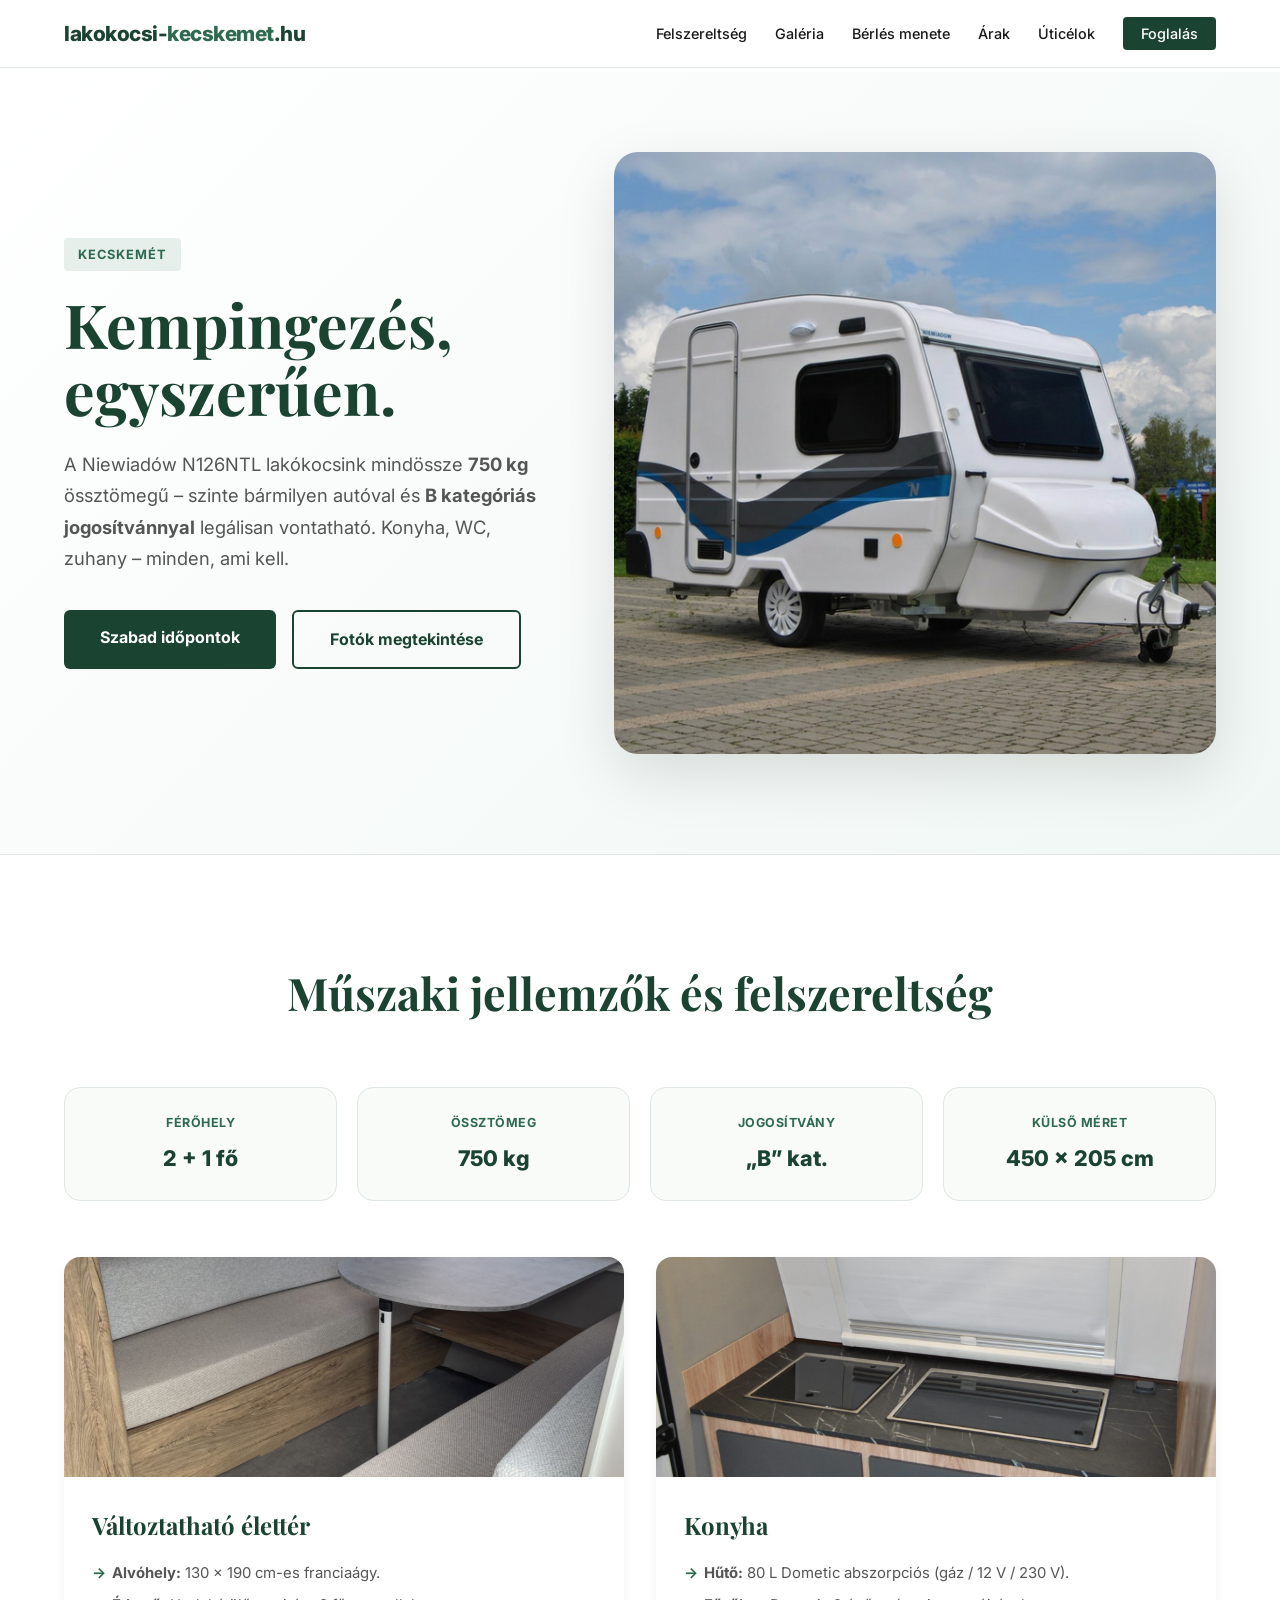
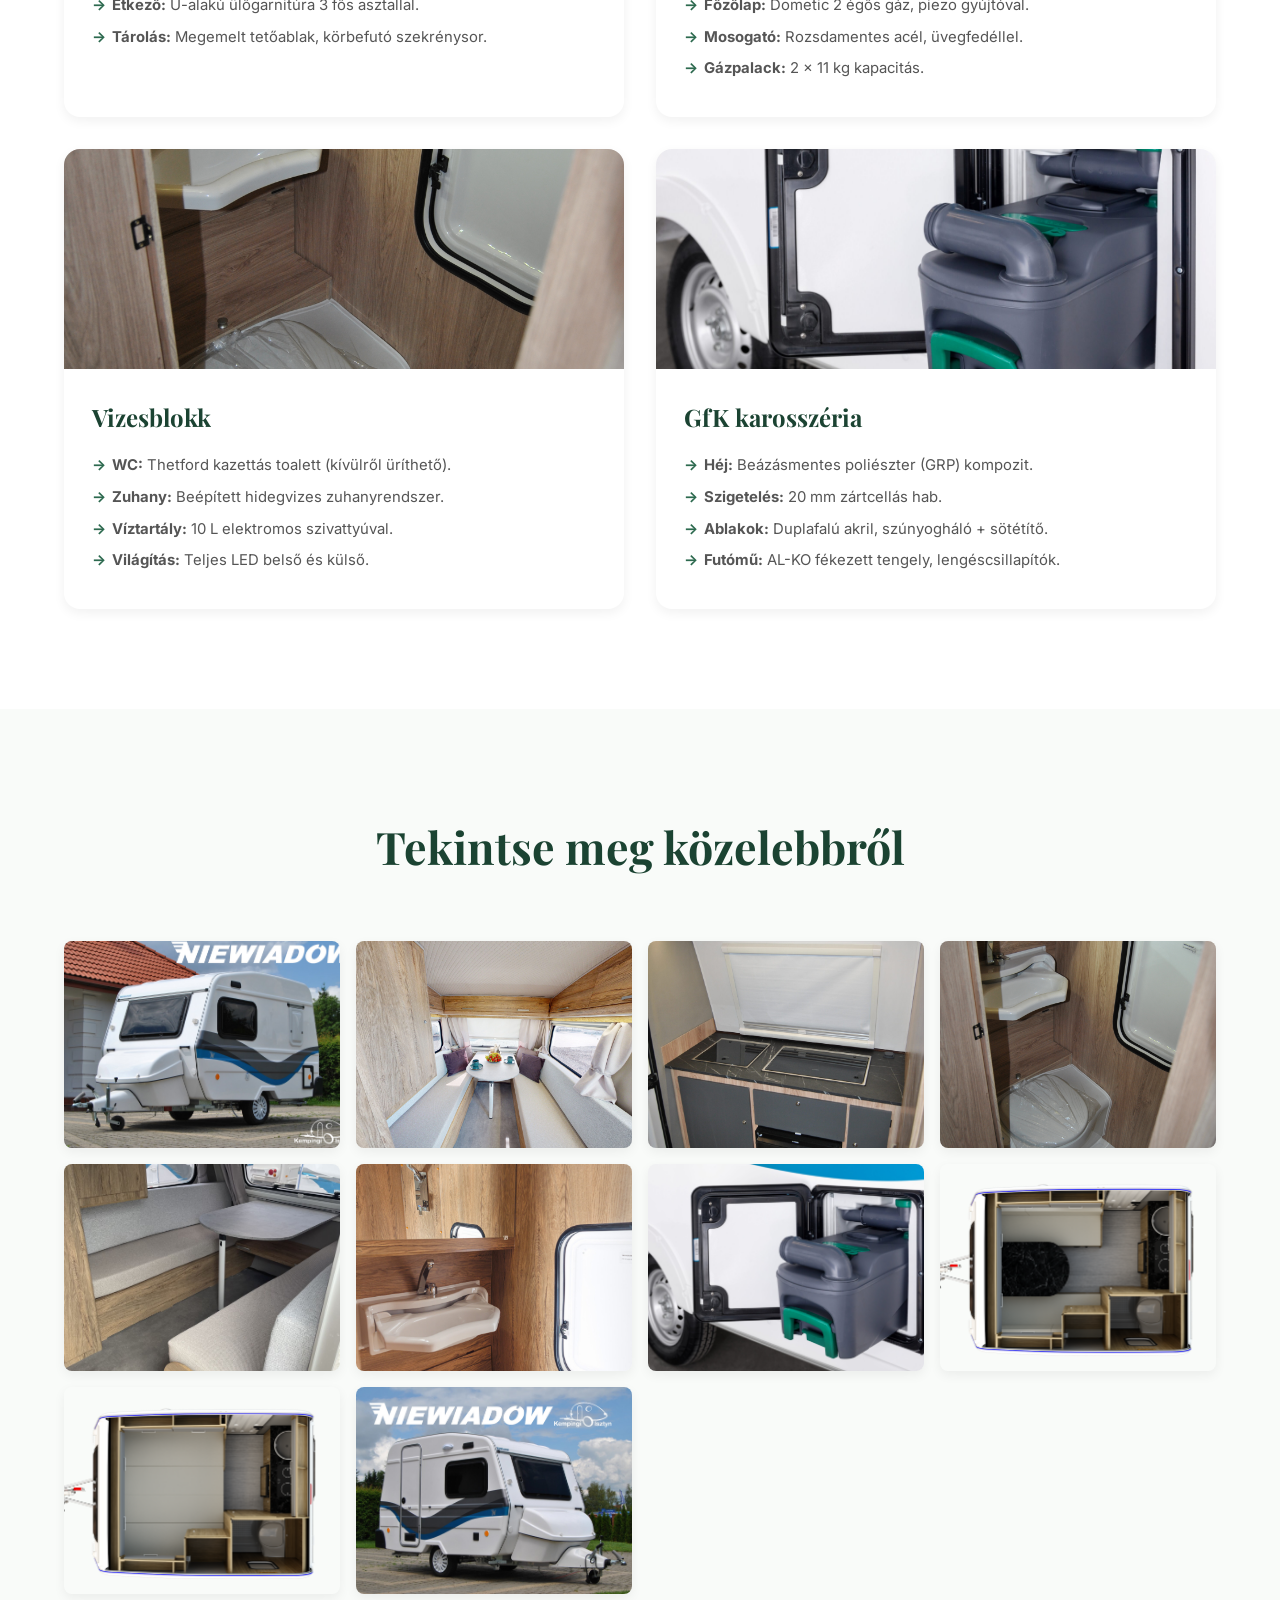
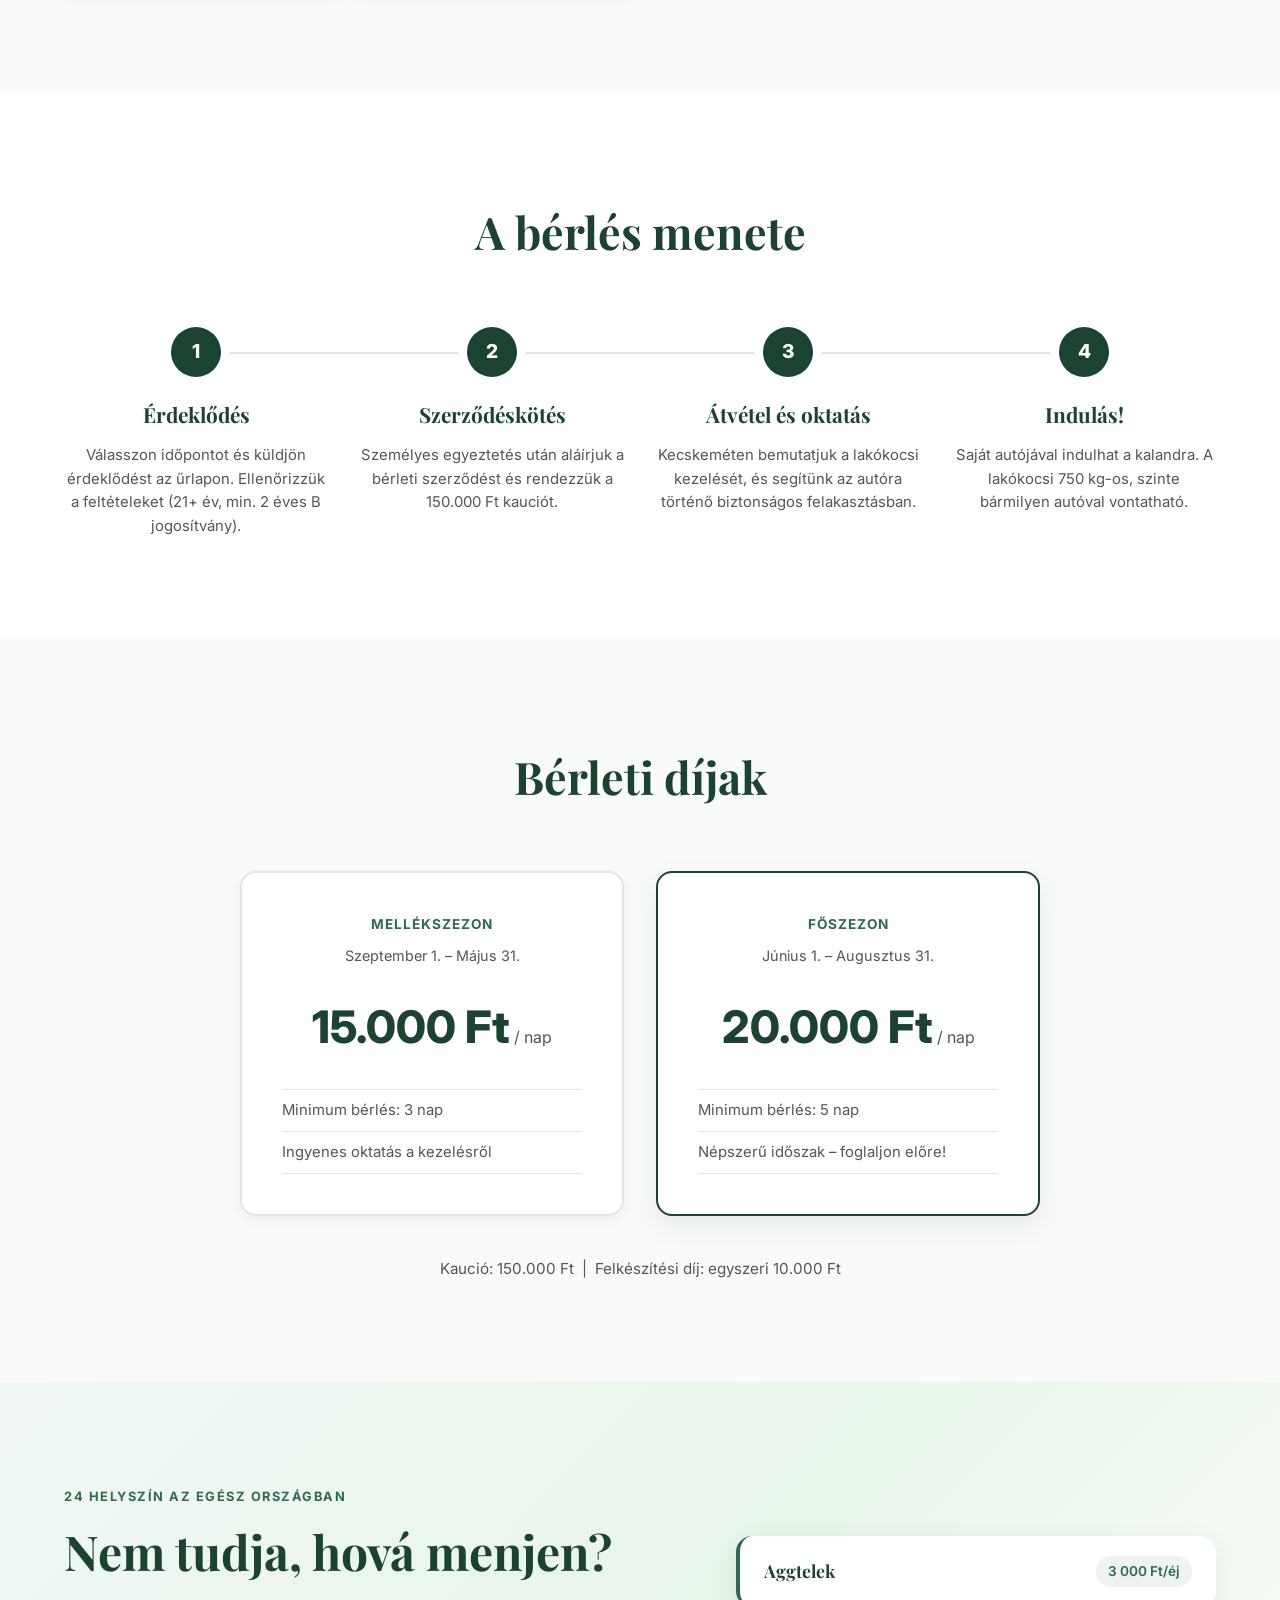
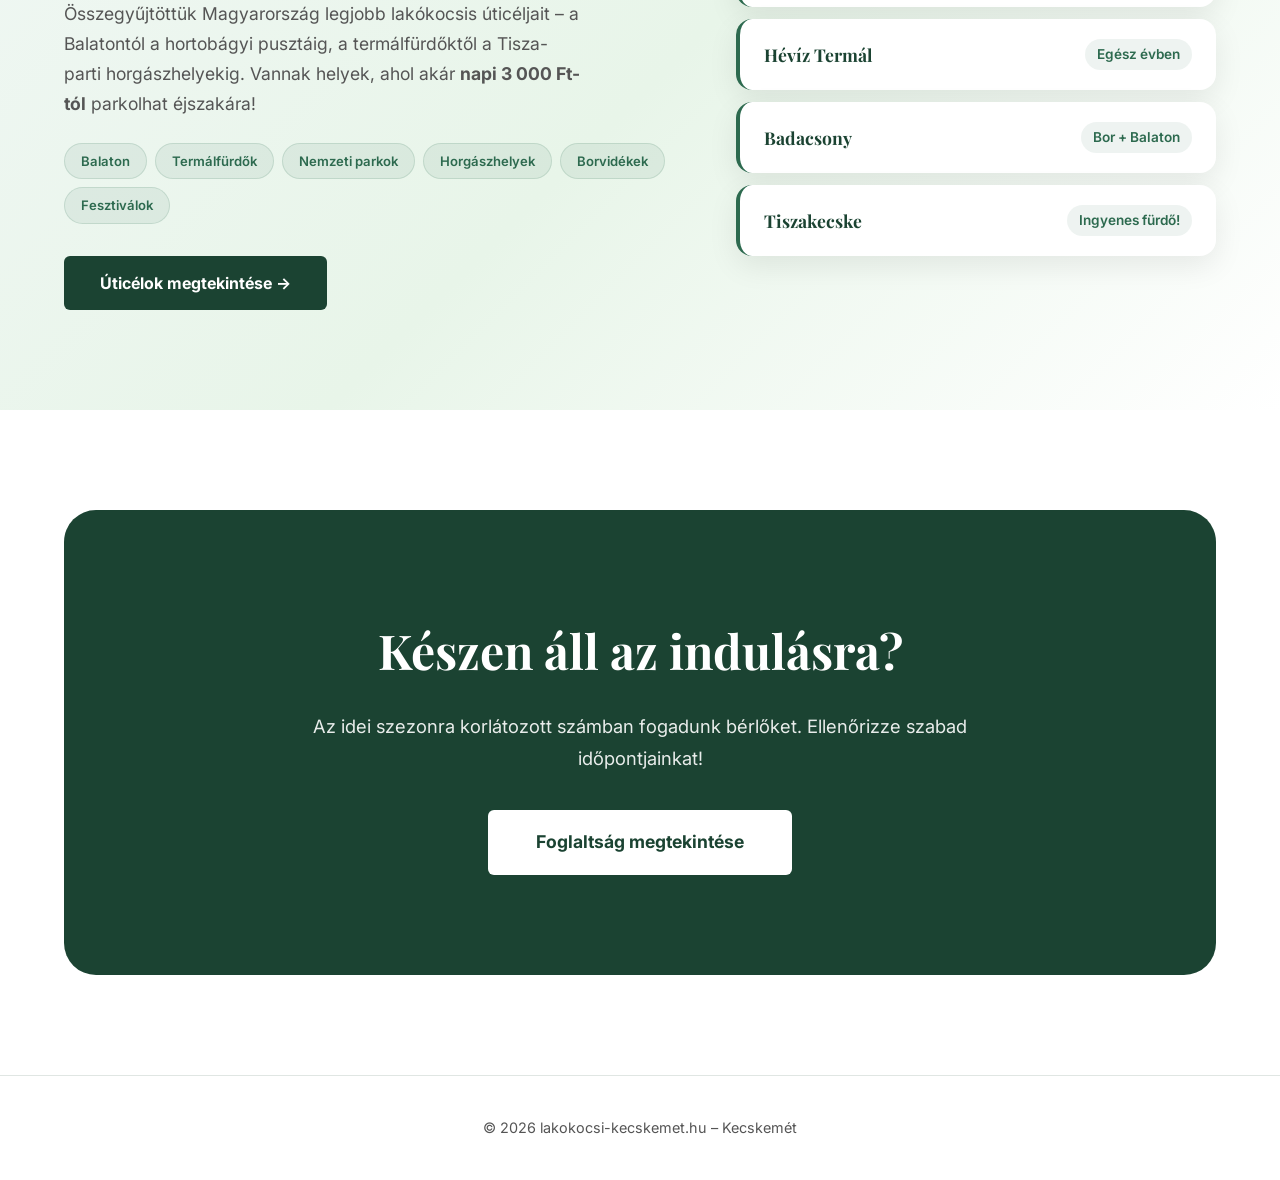
==== html/index.html @ 107a2685 "Initial commit: lakókocsi bérlés weboldal és üzleti terv - Főoldal (index.html): landing page a lako" ====
<!DOCTYPE html>
<html lang="hu">

<head>
    <meta charset="UTF-8">
    <meta name="viewport" content="width=device-width, initial-scale=1.0">
    <title>Lakókocsi Bérlés Kecskeméten | Niewiadów N126NTL | lakokocsi-kecskemet.hu</title>
    <meta name="description"
        content="Könnyű, 2 személyes Niewiadów N126NTL lakókocsi bérlés Kecskeméten. 750 kg össztömeg, B jogosítvánnyal vontatható. Konyha, WC, zuhany. Foglaljon most!">
    <meta name="keywords"
        content="lakókocsi bérlés kecskemét, kecskemét lakókocsi, lakókocsi bérbeadás, niewiadów bérlés, kisméretű lakókocsi">
    <link rel="canonical" href="https://lakokocsi-kecskemet.hu">

    <!-- Open Graph -->
    <meta property="og:type" content="website">
    <meta property="og:title" content="Lakókocsi Bérlés Kecskeméten – Niewiadów N126NTL">
    <meta property="og:description"
        content="750 kg össztömegű, teljes komfortú lakókocsi bérbeadó Kecskeméten. B jogosítvány elég!">
    <meta property="og:image" content="https://lakokocsi-kecskemet.hu/assets/hero_clean.png">
    <meta property="og:url" content="https://lakokocsi-kecskemet.hu">

    <!-- Fonts -->
    <link rel="preconnect" href="https://fonts.googleapis.com">
    <link rel="preconnect" href="https://fonts.gstatic.com" crossorigin>
    <link
        href="https://fonts.googleapis.com/css2?family=Inter:wght@400;500;600;700;800&family=Playfair+Display:wght@700&display=swap"
        rel="stylesheet">
    <link rel="stylesheet" href="index.css">
</head>

<body>

    <!-- Navigation -->
    <nav class="main-nav">
        <div class="container nav-wrap">
            <a href="#" class="brand">lakokocsi-<span>kecskemet</span>.hu</a>
            <button class="nav-toggle" id="nav-toggle" aria-label="Menü megnyitása">
                <span></span><span></span><span></span>
            </button>
            <ul class="nav-links" id="nav-links">
                <li><a href="#felszereltseg">Felszereltség</a></li>
                <li><a href="#galeria">Galéria</a></li>
                <li><a href="#folyamat">Bérlés menete</a></li>
                <li><a href="#arak">Árak</a></li>
                <li><a href="uticelok.html">Úticélok</a></li>
                <li><a href="#foglalas" class="cta-small">Foglalás</a></li>
            </ul>
        </div>
    </nav>

    <!-- Hero -->
    <header class="hero">
        <div class="container">
            <div class="hero-inner">
                <div class="hero-text">
                    <span class="badge">Kecskemét</span>
                    <h1>Kempingezés,<br>egyszerűen.</h1>
                    <p>A Niewiadów N126NTL lakókocsink mindössze <strong>750 kg</strong> össztömegű &ndash; szinte
                        bármilyen autóval és <strong>B kategóriás jogosítvánnyal</strong> legálisan vontatható. Konyha,
                        WC, zuhany &ndash; minden, ami kell.</p>
                    <div class="hero-actions">
                        <a href="#foglalas" class="btn btn-primary">Szabad időpontok</a>
                        <a href="#galeria" class="btn btn-outline">Fotók megtekintése</a>
                    </div>
                </div>
                <div class="hero-visual">
                    <img src="assets/hero_clean.png" alt="Niewiadów N126NTL lakókocsi" width="700" height="467">
                </div>
            </div>
        </div>
    </header>

    <main>

        <!-- Műszaki adatok -->
        <section id="felszereltseg">
            <div class="container">
                <h2 class="section-title">Műszaki jellemzők és felszereltség</h2>

                <div class="spec-grid">
                    <div class="spec-item">
                        <span class="spec-label">Férőhely</span>
                        <span class="spec-value">2 + 1 fő</span>
                    </div>
                    <div class="spec-item">
                        <span class="spec-label">Össztömeg</span>
                        <span class="spec-value">750 kg</span>
                    </div>
                    <div class="spec-item">
                        <span class="spec-label">Jogosítvány</span>
                        <span class="spec-value">&bdquo;B&rdquo; kat.</span>
                    </div>
                    <div class="spec-item">
                        <span class="spec-label">Külső méret</span>
                        <span class="spec-value">450 &times; 205 cm</span>
                    </div>
                </div>

                <div class="features-grid">
                    <div class="feature-card">
                        <div class="feature-img">
                            <img src="assets/int_dining.jpg" alt="Belső tér – étkező és franciaágy" loading="lazy">
                        </div>
                        <div class="feature-body">
                            <h3>Változtatható élettér</h3>
                            <ul>
                                <li><strong>Alvóhely:</strong> 130 &times; 190 cm-es franciaágy.</li>
                                <li><strong>Étkező:</strong> U-alakú ülőgarnitúra 3 fős asztallal.</li>
                                <li><strong>Tárolás:</strong> Megemelt tetőablak, körbefutó szekrénysor.</li>
                            </ul>
                        </div>
                    </div>

                    <div class="feature-card">
                        <div class="feature-img">
                            <img src="assets/kitchen_detail.jpg" alt="Konyha – főzőlap és mosogató" loading="lazy">
                        </div>
                        <div class="feature-body">
                            <h3>Konyha</h3>
                            <ul>
                                <li><strong>Hűtő:</strong> 80 L Dometic abszorpciós (gáz / 12 V / 230 V).</li>
                                <li><strong>Főzőlap:</strong> Dometic 2 égős gáz, piezo gyújtóval.</li>
                                <li><strong>Mosogató:</strong> Rozsdamentes acél, üvegfedéllel.</li>
                                <li><strong>Gázpalack:</strong> 2 &times; 11 kg kapacitás.</li>
                            </ul>
                        </div>
                    </div>

                    <div class="feature-card">
                        <div class="feature-img">
                            <img src="assets/bathroom.jpg" alt="Fürdőszoba – WC és zuhany" loading="lazy">
                        </div>
                        <div class="feature-body">
                            <h3>Vizesblokk</h3>
                            <ul>
                                <li><strong>WC:</strong> Thetford kazettás toalett (kívülről üríthető).</li>
                                <li><strong>Zuhany:</strong> Beépített hidegvizes zuhanyrendszer.</li>
                                <li><strong>Víztartály:</strong> 10 L elektromos szivattyúval.</li>
                                <li><strong>Világítás:</strong> Teljes LED belső és külső.</li>
                            </ul>
                        </div>
                    </div>

                    <div class="feature-card">
                        <div class="feature-img">
                            <img src="assets/int_control.jpg" alt="Vezérlőpanel és karosszéria" loading="lazy">
                        </div>
                        <div class="feature-body">
                            <h3>GfK karosszéria</h3>
                            <ul>
                                <li><strong>Héj:</strong> Beázásmentes poliészter (GRP) kompozit.</li>
                                <li><strong>Szigetelés:</strong> 20 mm zártcellás hab.</li>
                                <li><strong>Ablakok:</strong> Duplafalú akril, szúnyogháló + sötétítő.</li>
                                <li><strong>Futómű:</strong> AL-KO fékezett tengely, lengéscsillapítók.</li>
                            </ul>
                        </div>
                    </div>
                </div>
            </div>
        </section>

        <!-- Galéria -->
        <section id="galeria" class="bg-alt">
            <div class="container">
                <h2 class="section-title">Tekintse meg közelebbről</h2>
                <div class="gallery-grid">
                    <div class="gallery-thumb" data-full="assets/hero.jpg"
                        data-caption="A Maxi N126NTL lakókocsi külső nézete">
                        <img src="assets/hero.jpg" alt="Külső nézet" loading="lazy">
                        <div class="gallery-overlay">Nagyítás</div>
                    </div>
                    <div class="gallery-thumb" data-full="assets/int_pano.jpg"
                        data-caption="Tágas, világos belső kialakítás">
                        <img src="assets/int_pano.jpg" alt="Belső panoráma" loading="lazy">
                        <div class="gallery-overlay">Nagyítás</div>
                    </div>
                    <div class="gallery-thumb" data-full="assets/kitchen_detail.jpg"
                        data-caption="Konyha gázfőzővel és mosogatóval">
                        <img src="assets/kitchen_detail.jpg" alt="Konyha részlet" loading="lazy">
                        <div class="gallery-overlay">Nagyítás</div>
                    </div>
                    <div class="gallery-thumb" data-full="assets/bathroom.jpg"
                        data-caption="Kompakt fürdőszoba WC-vel és zuhanyzóval">
                        <img src="assets/bathroom.jpg" alt="Fürdőszoba" loading="lazy">
                        <div class="gallery-overlay">Nagyítás</div>
                    </div>
                    <div class="gallery-thumb" data-full="assets/int_dining.jpg"
                        data-caption="Kényelmes étkező 2-3 fő részére">
                        <img src="assets/int_dining.jpg" alt="Étkező" loading="lazy">
                        <div class="gallery-overlay">Nagyítás</div>
                    </div>
                    <div class="gallery-thumb" data-full="assets/int_fridge.jpg"
                        data-caption="80 literes hűtő fagyasztórekesszel">
                        <img src="assets/int_fridge.jpg" alt="Hűtőszekrény" loading="lazy">
                        <div class="gallery-overlay">Nagyítás</div>
                    </div>
                    <div class="gallery-thumb" data-full="assets/int_control.jpg"
                        data-caption="Modern vezérlőpanel az elektromos rendszerekhez">
                        <img src="assets/int_control.jpg" alt="Vezérlőpanel" loading="lazy">
                        <div class="gallery-overlay">Nagyítás</div>
                    </div>
                    <div class="gallery-thumb" data-full="assets/layout_day.png"
                        data-caption="Alaprajz – nappali üzemmód (étkező)">
                        <img src="assets/layout_day.png" alt="Nappali alaprajz" loading="lazy">
                        <div class="gallery-overlay">Nagyítás</div>
                    </div>
                    <div class="gallery-thumb" data-full="assets/layout_night.png"
                        data-caption="Alaprajz – éjszakai üzemmód (franciaágy)">
                        <img src="assets/layout_night.png" alt="Éjszakai alaprajz" loading="lazy">
                        <div class="gallery-overlay">Nagyítás</div>
                    </div>
                    <div class="gallery-thumb" data-full="assets/exterior_side.jpg"
                        data-caption="Aerodinamikus poliészter karosszéria">
                        <img src="assets/exterior_side.jpg" alt="Oldalsó nézet" loading="lazy">
                        <div class="gallery-overlay">Nagyítás</div>
                    </div>
                </div>
            </div>
        </section>

        <!-- Bérlés menete -->
        <section id="folyamat">
            <div class="container">
                <h2 class="section-title">A bérlés menete</h2>
                <div class="steps-grid">
                    <div class="step-card">
                        <div class="step-num">1</div>
                        <h3>Érdeklődés</h3>
                        <p>Válasszon időpontot és küldjön érdeklődést az űrlapon. Ellenőrizzük a feltételeket (21+ év,
                            min. 2 éves B jogosítvány).</p>
                    </div>
                    <div class="step-card">
                        <div class="step-num">2</div>
                        <h3>Szerződéskötés</h3>
                        <p>Személyes egyeztetés után aláírjuk a bérleti szerződést és rendezzük a 150.000 Ft
                            kauciót.</p>
                    </div>
                    <div class="step-card">
                        <div class="step-num">3</div>
                        <h3>Átvétel és oktatás</h3>
                        <p>Kecskeméten bemutatjuk a lakókocsi kezelését, és segítünk az autóra történő biztonságos
                            felakasztásban.</p>
                    </div>
                    <div class="step-card">
                        <div class="step-num">4</div>
                        <h3>Indulás!</h3>
                        <p>Saját autójával indulhat a kalandra. A lakókocsi 750 kg-os, szinte bármilyen autóval
                            vontatható.</p>
                    </div>
                </div>
            </div>
        </section>

        <!-- Árak -->
        <section id="arak" class="bg-alt">
            <div class="container">
                <h2 class="section-title">Bérleti díjak</h2>
                <div class="pricing-grid">
                    <div class="price-card">
                        <span class="season-label">Mellékszezon</span>
                        <p class="season-period">Szeptember 1. &ndash; Május 31.</p>
                        <div class="price-tag">15.000 Ft<span> / nap</span></div>
                        <ul class="price-features">
                            <li>Minimum bérlés: 3 nap</li>
                            <li>Ingyenes oktatás a kezelésről</li>
                        </ul>
                    </div>
                    <div class="price-card featured">
                        <span class="season-label">Főszezon</span>
                        <p class="season-period">Június 1. &ndash; Augusztus 31.</p>
                        <div class="price-tag">20.000 Ft<span> / nap</span></div>
                        <ul class="price-features">
                            <li>Minimum bérlés: 5 nap</li>
                            <li>Népszerű időszak &ndash; foglaljon előre!</li>
                        </ul>
                    </div>
                </div>
                <p class="pricing-note">Kaució: 150.000 Ft &nbsp;|&nbsp; Felkészítési díj: egyszeri 10.000 Ft</p>
            </div>
        </section>

        <!-- Úticélok blokk -->
        <section id="uticelok" class="destinations-promo">
            <div class="container">
                <div class="promo-block">
                    <div class="promo-content">
                        <span class="promo-eyebrow">24 helyszín az egész országban</span>
                        <h2>Nem tudja, hová menjen?</h2>
                        <p>Összegyűjtöttük Magyarország legjobb lakókocsis úticéljait &ndash; a Balatontól a
                            hortobágyi pusztáig, a termálfürdőktől a Tisza-parti horgászhelyekig. Vannak helyek, ahol
                            akár <strong>napi 3 000 Ft-tól</strong> parkolhat éjszakára!</p>
                        <div class="promo-tags">
                            <span>Balaton</span>
                            <span>Termálfürdők</span>
                            <span>Nemzeti parkok</span>
                            <span>Horgászhelyek</span>
                            <span>Borvidékek</span>
                            <span>Fesztiválok</span>
                        </div>
                        <a href="uticelok.html" class="btn btn-primary">Úticélok megtekintése &rarr;</a>
                    </div>
                    <div class="promo-visual">
                        <div class="promo-card-stack">
                            <div class="promo-mini-card">
                                <strong>Aggtelek</strong><span>3 000 Ft/éj</span>
                            </div>
                            <div class="promo-mini-card">
                                <strong>Hévíz Termál</strong><span>Egész évben</span>
                            </div>
                            <div class="promo-mini-card">
                                <strong>Badacsony</strong><span>Bor + Balaton</span>
                            </div>
                            <div class="promo-mini-card">
                                <strong>Tiszakecske</strong><span>Ingyenes fürdő!</span>
                            </div>
                        </div>
                    </div>
                </div>
            </div>
        </section>

        <!-- Foglalás -->
        <section id="foglalas">
            <div class="container">
                <div class="booking-block">
                    <div class="booking-inner">
                        <h2>Készen áll az indulásra?</h2>
                        <p>Az idei szezonra korlátozott számban fogadunk bérlőket. Ellenőrizze szabad
                            időpontjainkat!</p>
                        <button class="btn btn-light btn-xl" id="btn-check-occupancy">Foglaltság
                            megtekintése</button>

                        <div id="occupancy-reveal" class="occupancy-reveal">
                            <div class="status-box">
                                <h3>Sajnáljuk, áprilistól szeptemberig minden időpontunk betelt.</h3>
                                <p>Hagyja meg e-mail címét, és azonnal értesítjük, ha felszabadul egy időpont vagy új
                                    lakókocsi érkezik a flottánkba.</p>
                                <form action="https://formspree.io/f/xpwzgkby" method="POST" id="lead-form"
                                    class="lead-form">
                                    <input type="email" name="email" placeholder="Az Ön e-mail címe" required>
                                    <input type="hidden" name="_subject" value="Lakókocsi érdeklődés - lakokocsi-kecskemet.hu">
                                    <button type="submit" class="btn btn-primary">Értesítést kérek</button>
                                </form>
                                <p id="form-success" class="form-success hidden">Köszönjük! Érdeklődését
                                    rögzítettük.</p>
                            </div>
                        </div>
                    </div>
                </div>
            </div>
        </section>

    </main>

    <footer class="site-footer">
        <div class="container">
            <p>&copy; 2026 lakokocsi-kecskemet.hu &ndash; Kecskemét</p>
        </div>
    </footer>

    <!-- Lightbox -->
    <div class="lightbox" id="lightbox" role="dialog" aria-label="Képnagyító">
        <button class="lightbox-close" aria-label="Bezárás">&times;</button>
        <button class="lightbox-nav lightbox-prev" aria-label="Előző kép">&lsaquo;</button>
        <button class="lightbox-nav lightbox-next" aria-label="Következő kép">&rsaquo;</button>
        <div class="lightbox-content">
            <img src="" alt="Teljes méretű kép" id="lightbox-img">
            <div class="lightbox-caption" id="lightbox-caption"></div>
        </div>
    </div>

    <script src="script.js"></script>
</body>

</html>
---- html/index.css ----
/* ===== Variables ===== */
:root {
    --primary: #1b4332;
    --accent: #2d6a4f;
    --text: #1a1a1a;
    --light-text: #555;
    --bg: #ffffff;
    --bg-alt: #f9fbf9;
    --border: #e0e6e3;
    --max-width: 1200px;
    --font-heading: 'Playfair Display', serif;
    --font-body: 'Inter', sans-serif;
    --shadow-sm: 0 4px 12px rgba(0, 0, 0, 0.06);
    --shadow: 0 10px 30px rgba(0, 0, 0, 0.08);
    --shadow-lg: 0 20px 60px rgba(0, 0, 0, 0.12);
    --radius: 16px;
    --radius-sm: 8px;
    --transition: 0.3s ease;
}

/* ===== Reset ===== */
*,
*::before,
*::after {
    margin: 0;
    padding: 0;
    box-sizing: border-box;
}

html {
    scroll-behavior: smooth;
}

body {
    font-family: var(--font-body);
    color: var(--text);
    line-height: 1.7;
    background: var(--bg);
    -webkit-font-smoothing: antialiased;
}

img {
    display: block;
    max-width: 100%;
    height: auto;
}

.container {
    max-width: var(--max-width);
    margin: 0 auto;
    padding: 0 24px;
}

.hidden {
    display: none !important;
}

/* ===== Navigation ===== */
.main-nav {
    position: fixed;
    top: 0;
    left: 0;
    width: 100%;
    background: rgba(255, 255, 255, 0.96);
    z-index: 1000;
    padding: 16px 0;
    border-bottom: 1px solid var(--border);
    backdrop-filter: blur(10px);
    -webkit-backdrop-filter: blur(10px);
}

.nav-wrap {
    display: flex;
    justify-content: space-between;
    align-items: center;
}

.brand {
    font-weight: 800;
    font-size: 1.3rem;
    color: var(--primary);
    letter-spacing: -0.5px;
    text-decoration: none;
}

.brand span {
    color: var(--accent);
}

.nav-toggle {
    display: none;
    flex-direction: column;
    gap: 5px;
    background: none;
    border: none;
    cursor: pointer;
    padding: 4px;
}

.nav-toggle span {
    display: block;
    width: 24px;
    height: 2px;
    background: var(--text);
    border-radius: 2px;
    transition: var(--transition);
}

.nav-links {
    list-style: none;
    display: flex;
    gap: 28px;
    align-items: center;
}

.nav-links a {
    text-decoration: none;
    color: var(--text);
    font-weight: 500;
    font-size: 0.9rem;
    transition: color var(--transition);
}

.nav-links a:hover {
    color: var(--accent);
}

.cta-small {
    background: var(--primary);
    color: #fff !important;
    padding: 8px 18px;
    border-radius: 4px;
}

.cta-small:hover {
    background: #000 !important;
}

/* ===== Hero ===== */
.hero {
    margin-top: 72px;
    padding: 80px 0 100px;
    background: linear-gradient(135deg, #fff 0%, #f0f7f4 100%);
    border-bottom: 1px solid var(--border);
}

.hero-inner {
    display: grid;
    grid-template-columns: 1fr 1.2fr;
    gap: 48px;
    align-items: center;
}

.badge {
    display: inline-block;
    font-size: 0.8rem;
    font-weight: 700;
    text-transform: uppercase;
    letter-spacing: 1px;
    color: var(--accent);
    background: rgba(45, 106, 79, 0.1);
    padding: 6px 14px;
    border-radius: 4px;
    margin-bottom: 20px;
}

.hero-text h1 {
    font-family: var(--font-heading);
    font-size: 3.8rem;
    line-height: 1.1;
    margin-bottom: 24px;
    color: var(--primary);
}

.hero-text p {
    font-size: 1.15rem;
    color: var(--light-text);
    margin-bottom: 36px;
    max-width: 480px;
}

.hero-actions {
    display: flex;
    gap: 16px;
    flex-wrap: wrap;
}

.hero-visual img {
    width: 100%;
    border-radius: 24px;
    box-shadow: var(--shadow-lg);
}

/* ===== Buttons ===== */
.btn {
    display: inline-block;
    padding: 16px 36px;
    border-radius: 6px;
    font-weight: 700;
    text-decoration: none;
    transition: var(--transition);
    cursor: pointer;
    border: none;
    font-family: inherit;
    font-size: 1rem;
    line-height: 1.4;
}

.btn-primary {
    background: var(--primary);
    color: #fff;
}

.btn-primary:hover {
    background: #000;
    transform: translateY(-2px);
}

.btn-outline {
    background: transparent;
    color: var(--primary);
    border: 2px solid var(--primary);
}

.btn-outline:hover {
    background: var(--primary);
    color: #fff;
    transform: translateY(-2px);
}

.btn-light {
    background: #fff;
    color: var(--primary);
}

.btn-light:hover {
    background: #f0f0f0;
}

.btn-xl {
    padding: 20px 48px;
    font-size: 1.1rem;
}

/* ===== Sections ===== */
section {
    padding: 100px 0;
}

.section-title {
    font-family: var(--font-heading);
    font-size: 2.8rem;
    text-align: center;
    margin-bottom: 56px;
    color: var(--primary);
}

.bg-alt {
    background: var(--bg-alt);
}

/* ===== Spec Grid ===== */
.spec-grid {
    display: grid;
    grid-template-columns: repeat(4, 1fr);
    gap: 20px;
    margin-bottom: 56px;
}

.spec-item {
    background: var(--bg-alt);
    padding: 24px;
    border-radius: var(--radius);
    text-align: center;
    border: 1px solid var(--border);
    transition: var(--transition);
}

.spec-item:hover {
    background: #fff;
    box-shadow: var(--shadow);
    transform: translateY(-4px);
}

.spec-label {
    display: block;
    font-size: 0.78rem;
    text-transform: uppercase;
    font-weight: 700;
    letter-spacing: 0.5px;
    color: var(--accent);
    margin-bottom: 6px;
}

.spec-value {
    display: block;
    font-size: 1.35rem;
    font-weight: 800;
    color: var(--primary);
}

/* ===== Feature Cards ===== */
.features-grid {
    display: grid;
    grid-template-columns: repeat(2, 1fr);
    gap: 32px;
}

.feature-card {
    background: #fff;
    border-radius: var(--radius);
    overflow: hidden;
    box-shadow: var(--shadow-sm);
    transition: var(--transition);
    display: flex;
    flex-direction: column;
}

.feature-card:hover {
    transform: translateY(-4px);
    box-shadow: var(--shadow);
}

.feature-img img {
    width: 100%;
    height: 220px;
    object-fit: cover;
}

.feature-body {
    padding: 28px;
}

.feature-body h3 {
    font-family: var(--font-heading);
    font-size: 1.5rem;
    color: var(--primary);
    margin-bottom: 16px;
}

.feature-body ul {
    list-style: none;
}

.feature-body ul li {
    position: relative;
    padding-left: 20px;
    margin-bottom: 8px;
    font-size: 0.93rem;
    color: var(--light-text);
    line-height: 1.6;
}

.feature-body ul li::before {
    content: '\2192';
    position: absolute;
    left: 0;
    color: var(--accent);
    font-weight: 700;
}

/* ===== Gallery ===== */
.gallery-grid {
    display: grid;
    grid-template-columns: repeat(auto-fill, minmax(260px, 1fr));
    gap: 16px;
}

.gallery-thumb {
    position: relative;
    overflow: hidden;
    border-radius: var(--radius-sm);
    cursor: pointer;
    aspect-ratio: 4 / 3;
    box-shadow: var(--shadow-sm);
}

.gallery-thumb img {
    width: 100%;
    height: 100%;
    object-fit: cover;
    transition: transform 0.5s ease;
}

.gallery-thumb:hover img {
    transform: scale(1.08);
}

.gallery-overlay {
    position: absolute;
    inset: 0;
    background: rgba(0, 0, 0, 0.25);
    opacity: 0;
    transition: opacity var(--transition);
    display: flex;
    align-items: center;
    justify-content: center;
    color: #fff;
    font-size: 0.9rem;
    font-weight: 600;
    letter-spacing: 0.5px;
}

.gallery-thumb:hover .gallery-overlay {
    opacity: 1;
}

/* ===== Steps ===== */
.steps-grid {
    display: grid;
    grid-template-columns: repeat(4, 1fr);
    gap: 32px;
    position: relative;
    margin-top: 40px;
}

.step-card {
    text-align: center;
    position: relative;
    z-index: 1;
}

.step-card:not(:last-child)::after {
    content: '';
    position: absolute;
    top: 25px;
    left: calc(50% + 30px);
    width: calc(100% - 20px);
    height: 2px;
    background: var(--border);
    z-index: -1;
}

.step-num {
    width: 50px;
    height: 50px;
    background: var(--primary);
    color: #fff;
    border-radius: 50%;
    display: flex;
    align-items: center;
    justify-content: center;
    font-weight: 800;
    font-size: 1.2rem;
    margin: 0 auto 20px;
    box-shadow: 0 0 0 8px var(--bg);
}

.step-card h3 {
    font-family: var(--font-heading);
    color: var(--primary);
    margin-bottom: 12px;
    font-size: 1.3rem;
}

.step-card p {
    font-size: 0.93rem;
    color: var(--light-text);
    line-height: 1.6;
}

/* ===== Pricing ===== */
.pricing-grid {
    display: grid;
    grid-template-columns: repeat(2, 1fr);
    gap: 32px;
    max-width: 800px;
    margin: 0 auto;
}

.price-card {
    background: #fff;
    border-radius: var(--radius);
    padding: 40px;
    box-shadow: var(--shadow-sm);
    border: 2px solid var(--border);
    text-align: center;
}

.price-card.featured {
    border-color: var(--primary);
    box-shadow: var(--shadow);
}

.season-label {
    font-weight: 700;
    text-transform: uppercase;
    letter-spacing: 1px;
    color: var(--accent);
    font-size: 0.85rem;
    margin-bottom: 8px;
    display: block;
}

.season-period {
    color: var(--light-text);
    font-size: 0.9rem;
    margin-bottom: 20px;
}

.price-tag {
    font-size: 2.8rem;
    font-weight: 800;
    color: var(--primary);
    margin-bottom: 24px;
}

.price-tag span {
    font-size: 1rem;
    font-weight: 400;
    color: var(--light-text);
}

.price-features {
    list-style: none;
    text-align: left;
}

.price-features li {
    padding: 8px 0;
    font-size: 0.93rem;
    color: var(--light-text);
    border-top: 1px solid var(--border);
}

.price-features li:last-child {
    border-bottom: 1px solid var(--border);
}

.pricing-note {
    text-align: center;
    margin-top: 40px;
    color: var(--light-text);
    font-size: 0.95rem;
}

/* ===== Destinations Promo ===== */
.destinations-promo {
    padding: 100px 0;
    background: linear-gradient(135deg, #f0f7f4 0%, #e8f5e9 50%, #fff 100%);
}

.promo-block {
    display: grid;
    grid-template-columns: 1.3fr 1fr;
    gap: 48px;
    align-items: center;
}

.promo-eyebrow {
    display: inline-block;
    font-size: 0.8rem;
    font-weight: 700;
    text-transform: uppercase;
    letter-spacing: 1.5px;
    color: var(--accent);
    margin-bottom: 16px;
}

.promo-content h2 {
    font-family: var(--font-heading);
    font-size: 3rem;
    color: var(--primary);
    margin-bottom: 20px;
    line-height: 1.15;
}

.promo-content p {
    font-size: 1.1rem;
    color: var(--light-text);
    line-height: 1.7;
    margin-bottom: 24px;
    max-width: 520px;
}

.promo-tags {
    display: flex;
    flex-wrap: wrap;
    gap: 8px;
    margin-bottom: 32px;
}

.promo-tags span {
    display: inline-block;
    padding: 6px 16px;
    background: rgba(45, 106, 79, 0.08);
    color: var(--accent);
    font-size: 0.82rem;
    font-weight: 600;
    border-radius: 100px;
    border: 1px solid rgba(45, 106, 79, 0.15);
}

.promo-card-stack {
    display: flex;
    flex-direction: column;
    gap: 12px;
}

.promo-mini-card {
    display: flex;
    justify-content: space-between;
    align-items: center;
    background: #fff;
    padding: 20px 24px;
    border-radius: var(--radius);
    box-shadow: var(--shadow);
    border-left: 4px solid var(--accent);
    transition: var(--transition);
}

.promo-mini-card:hover {
    transform: translateX(6px);
    box-shadow: var(--shadow-lg);
}

.promo-mini-card strong {
    font-family: var(--font-heading);
    font-size: 1.1rem;
    color: var(--primary);
}

.promo-mini-card span {
    font-size: 0.85rem;
    font-weight: 600;
    color: var(--accent);
    background: rgba(45, 106, 79, 0.08);
    padding: 4px 12px;
    border-radius: 100px;
}

@media (max-width: 992px) {
    .promo-block {
        grid-template-columns: 1fr;
    }

    .promo-content h2 {
        font-size: 2.4rem;
    }

    .promo-card-stack {
        display: grid;
        grid-template-columns: 1fr 1fr;
        gap: 10px;
    }
}

@media (max-width: 480px) {
    .promo-card-stack {
        grid-template-columns: 1fr;
    }

    .promo-content h2 {
        font-size: 2rem;
    }

    .destinations-promo {
        padding: 64px 0;
    }
}

/* ===== Booking ===== */
.booking-block {
    background: var(--primary);
    color: #fff;
    padding: 100px 32px;
    border-radius: 32px;
    text-align: center;
}

.booking-inner {
    max-width: 700px;
    margin: 0 auto;
}

.booking-block h2 {
    font-family: var(--font-heading);
    font-size: 3rem;
    margin-bottom: 20px;
}

.booking-block p {
    font-size: 1.15rem;
    margin-bottom: 36px;
    opacity: 0.9;
}

/* Occupancy reveal */
.occupancy-reveal {
    display: none;
    margin-top: 40px;
    animation: fadeIn 0.5s ease;
}

.status-box {
    background: rgba(255, 255, 255, 0.08);
    padding: 40px;
    border-radius: 20px;
    border: 1px solid rgba(255, 255, 255, 0.15);
}

.status-box h3 {
    font-family: var(--font-heading);
    font-size: 1.5rem;
    margin-bottom: 16px;
}

.status-box p {
    font-size: 1rem;
    margin-bottom: 24px;
}

.lead-form {
    display: flex;
    gap: 12px;
    max-width: 480px;
    margin: 0 auto;
}

.lead-form input[type="email"] {
    flex: 1;
    padding: 14px 18px;
    border-radius: 6px;
    border: none;
    font-size: 1rem;
    font-family: inherit;
}

.lead-form input[type="email"]:focus {
    outline: 2px solid var(--accent);
    outline-offset: 2px;
}

.form-success {
    margin-top: 20px;
    font-weight: 700;
    font-size: 1.05rem;
}

/* ===== Footer ===== */
.site-footer {
    padding: 40px 0;
    border-top: 1px solid var(--border);
    text-align: center;
    color: var(--light-text);
    font-size: 0.9rem;
}

/* ===== Lightbox ===== */
.lightbox {
    display: none;
    position: fixed;
    inset: 0;
    background: rgba(0, 0, 0, 0.94);
    z-index: 5000;
    align-items: center;
    justify-content: center;
}

.lightbox-content {
    max-width: 90vw;
    max-height: 90vh;
}

.lightbox-content img {
    max-width: 90vw;
    max-height: 80vh;
    object-fit: contain;
    border-radius: var(--radius-sm);
}

.lightbox-caption {
    color: #fff;
    text-align: center;
    padding: 16px 20px;
    font-size: 1rem;
    background: rgba(0, 0, 0, 0.5);
    border-radius: 0 0 var(--radius-sm) var(--radius-sm);
    margin-top: -4px;
}

.lightbox-nav {
    position: absolute;
    top: 50%;
    transform: translateY(-50%);
    color: #fff;
    font-size: 3rem;
    cursor: pointer;
    user-select: none;
    padding: 16px;
    background: rgba(255, 255, 255, 0.08);
    border: none;
    border-radius: 50%;
    width: 64px;
    height: 64px;
    display: flex;
    align-items: center;
    justify-content: center;
    transition: background var(--transition);
}

.lightbox-nav:hover {
    background: rgba(255, 255, 255, 0.18);
}

.lightbox-prev {
    left: 20px;
}

.lightbox-next {
    right: 20px;
}

.lightbox-close {
    position: absolute;
    top: 24px;
    right: 32px;
    color: #fff;
    font-size: 2.5rem;
    cursor: pointer;
    background: none;
    border: none;
    line-height: 1;
    transition: opacity var(--transition);
}

.lightbox-close:hover {
    opacity: 0.7;
}

/* ===== Animations ===== */
@keyframes fadeIn {
    from { opacity: 0; transform: translateY(12px); }
    to { opacity: 1; transform: translateY(0); }
}

/* ===== Responsive ===== */
@media (max-width: 992px) {
    .hero-inner {
        grid-template-columns: 1fr;
        text-align: center;
    }

    .hero-text p {
        max-width: 100%;
    }

    .hero-actions {
        justify-content: center;
    }

    .hero-text h1 {
        font-size: 2.8rem;
    }

    .hero {
        padding: 48px 0 60px;
    }

    .spec-grid {
        grid-template-columns: repeat(2, 1fr);
    }

    .features-grid {
        grid-template-columns: 1fr;
    }

    .steps-grid {
        grid-template-columns: 1fr;
        max-width: 400px;
        margin-left: auto;
        margin-right: auto;
    }

    .step-card:not(:last-child)::after {
        display: none;
    }

    .pricing-grid {
        grid-template-columns: 1fr;
        max-width: 400px;
    }

    .section-title {
        font-size: 2.2rem;
    }

    .booking-block {
        padding: 64px 24px;
        border-radius: 20px;
    }

    .booking-block h2 {
        font-size: 2.2rem;
    }
}

@media (max-width: 768px) {
    .nav-toggle {
        display: flex;
    }

    .nav-links {
        display: none;
        position: absolute;
        top: 100%;
        left: 0;
        width: 100%;
        background: #fff;
        flex-direction: column;
        padding: 20px 24px;
        gap: 16px;
        border-bottom: 1px solid var(--border);
        box-shadow: var(--shadow);
    }

    .nav-links.open {
        display: flex;
    }

    .nav-links li {
        width: 100%;
    }

    .nav-links a {
        display: block;
        padding: 8px 0;
        font-size: 1rem;
    }

    .cta-small {
        text-align: center;
        display: block;
        padding: 12px 18px;
    }

    .spec-grid {
        grid-template-columns: repeat(2, 1fr);
        gap: 12px;
    }

    .gallery-grid {
        grid-template-columns: repeat(2, 1fr);
        gap: 10px;
    }

    .lead-form {
        flex-direction: column;
    }

    .lead-form input[type="email"],
    .lead-form .btn {
        width: 100%;
    }

    .lightbox-nav {
        width: 48px;
        height: 48px;
        font-size: 2rem;
        padding: 8px;
    }

    .lightbox-prev {
        left: 8px;
    }

    .lightbox-next {
        right: 8px;
    }
}

@media (max-width: 480px) {
    .hero-text h1 {
        font-size: 2.2rem;
    }

    section {
        padding: 64px 0;
    }

    .spec-grid {
        grid-template-columns: 1fr 1fr;
    }

    .gallery-grid {
        grid-template-columns: 1fr 1fr;
    }
}
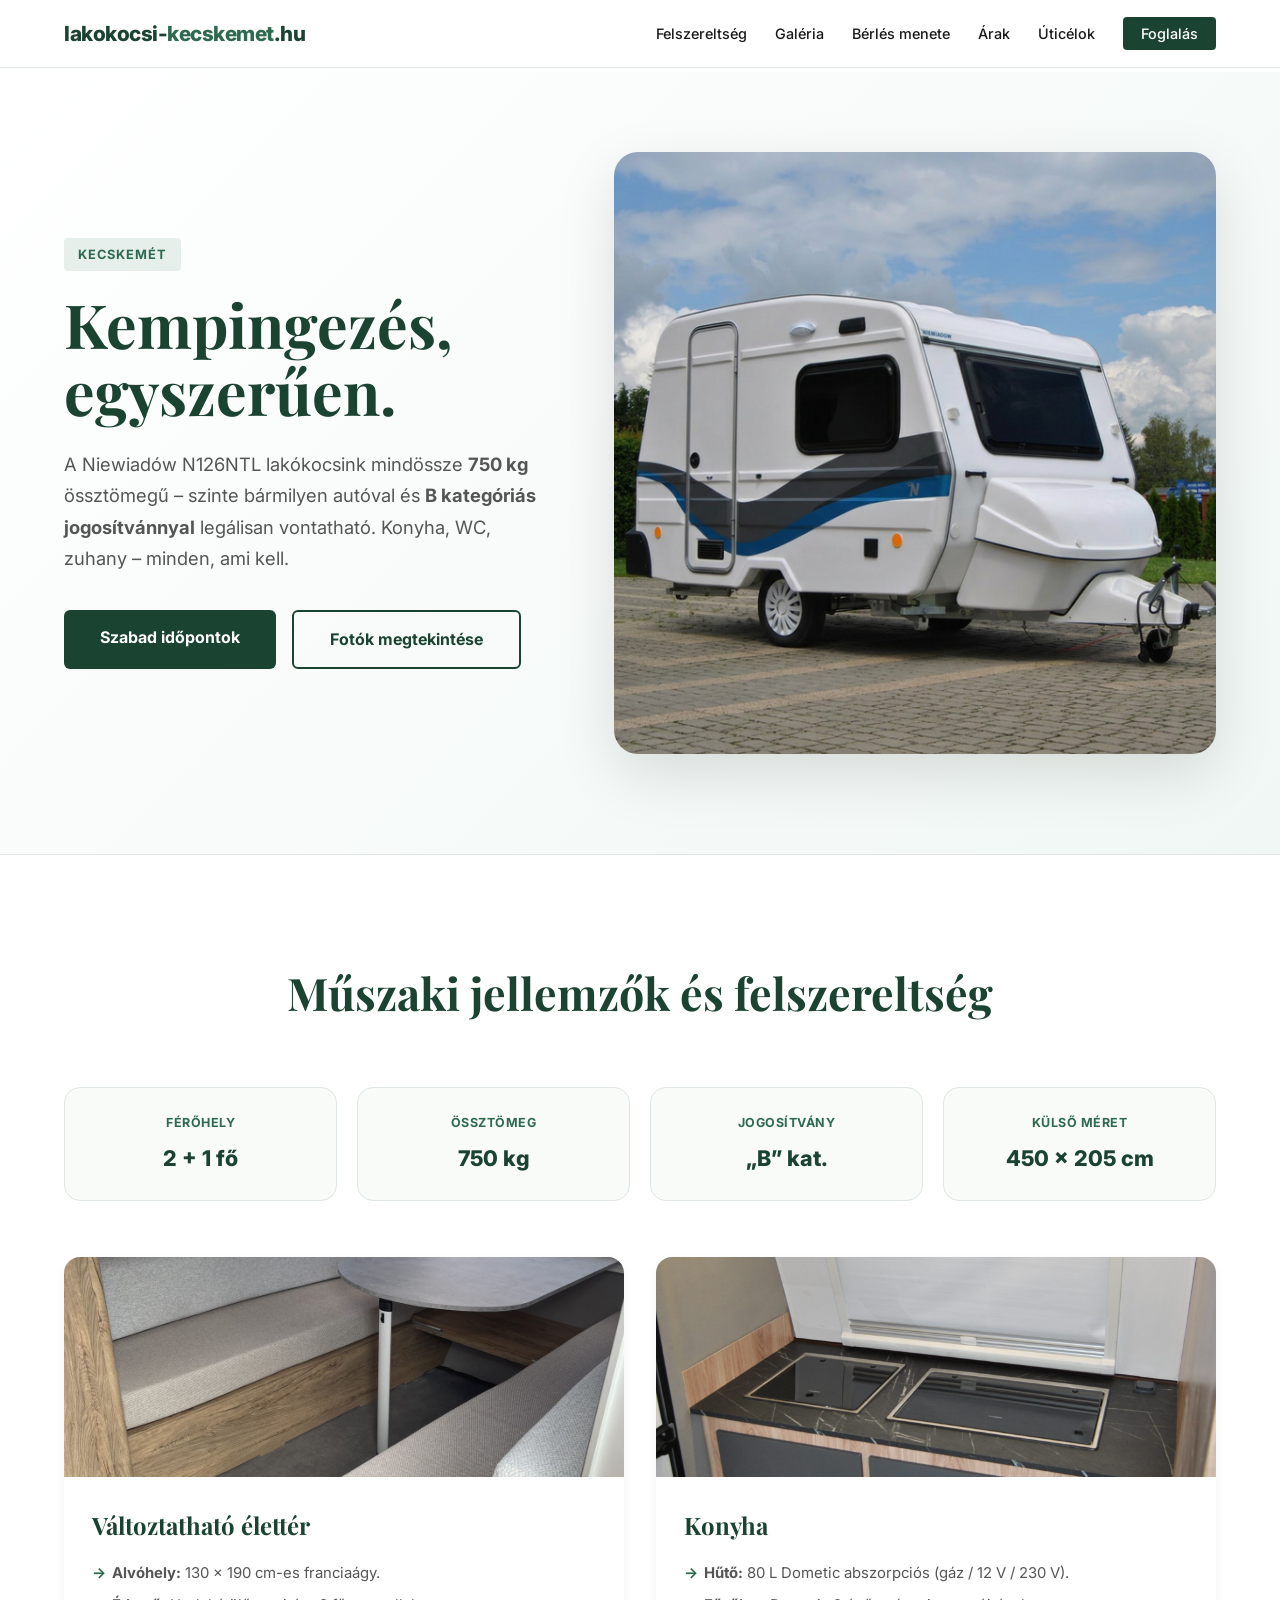
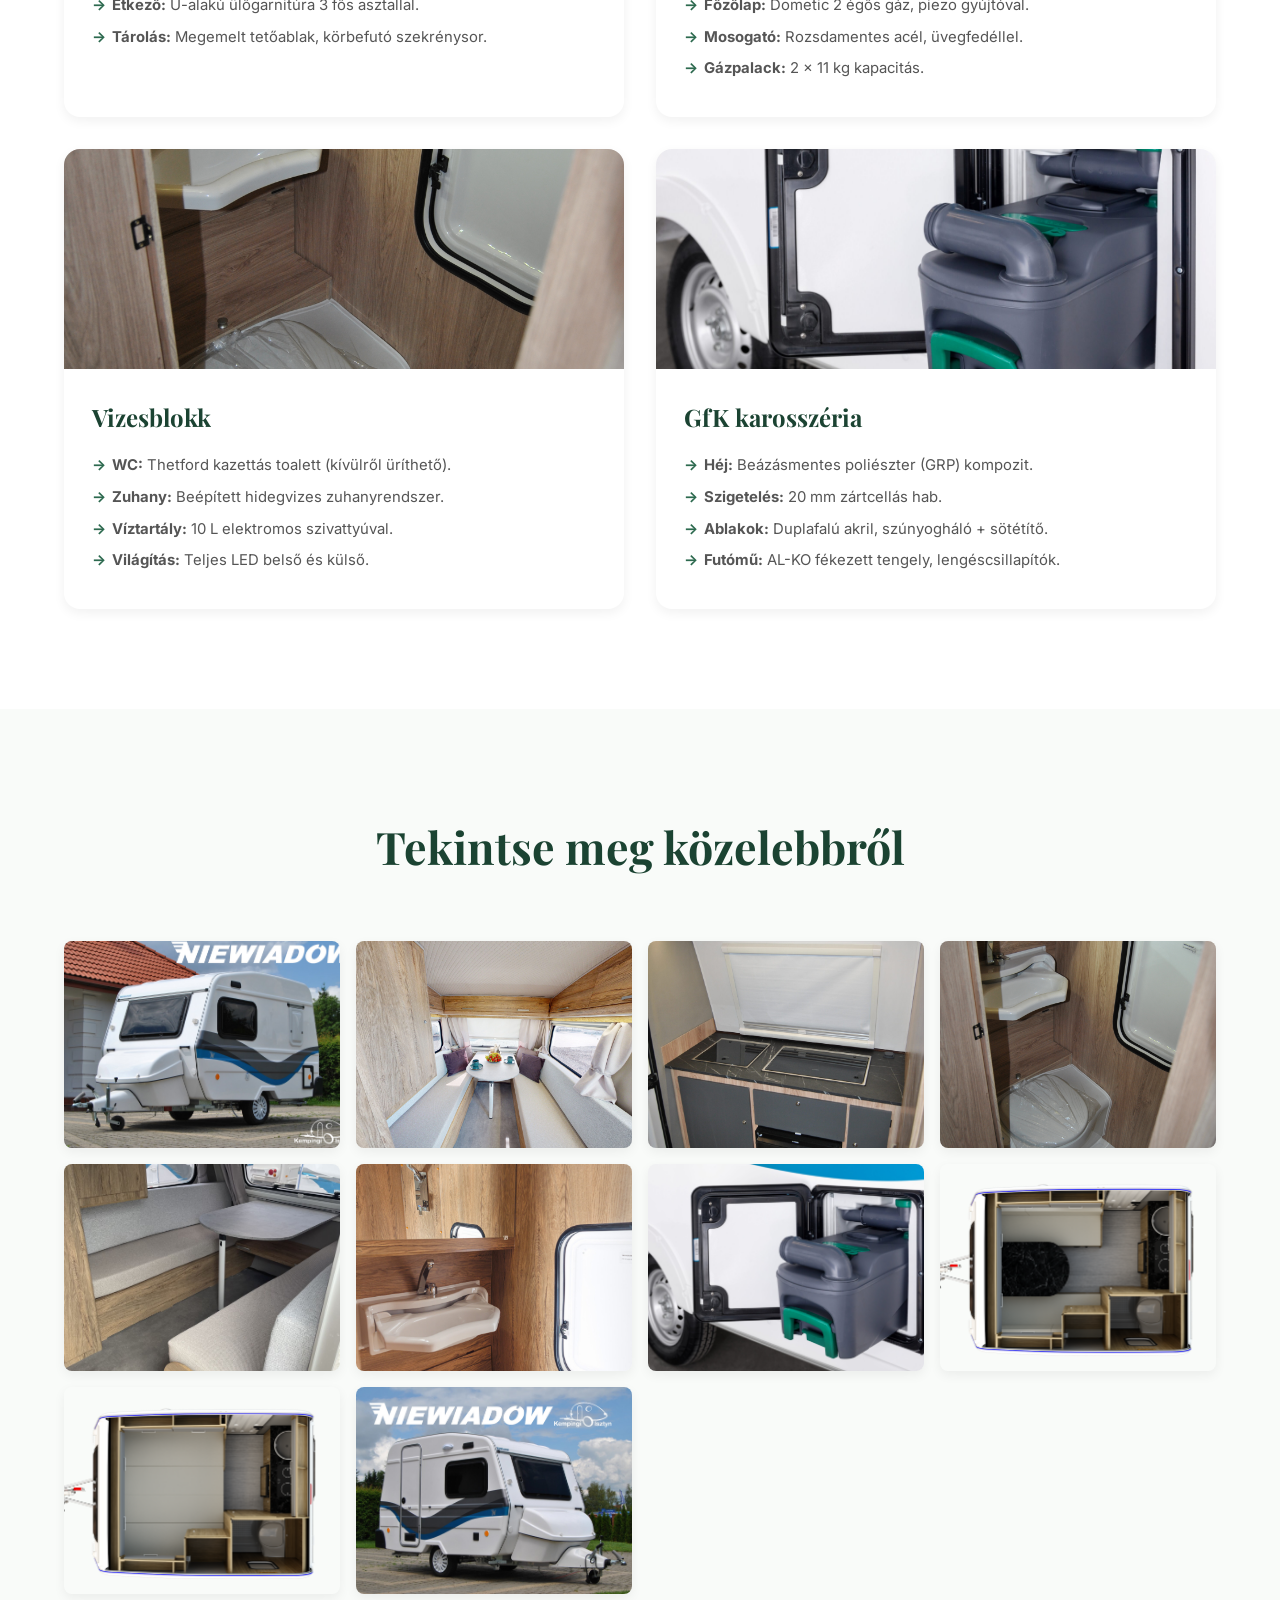
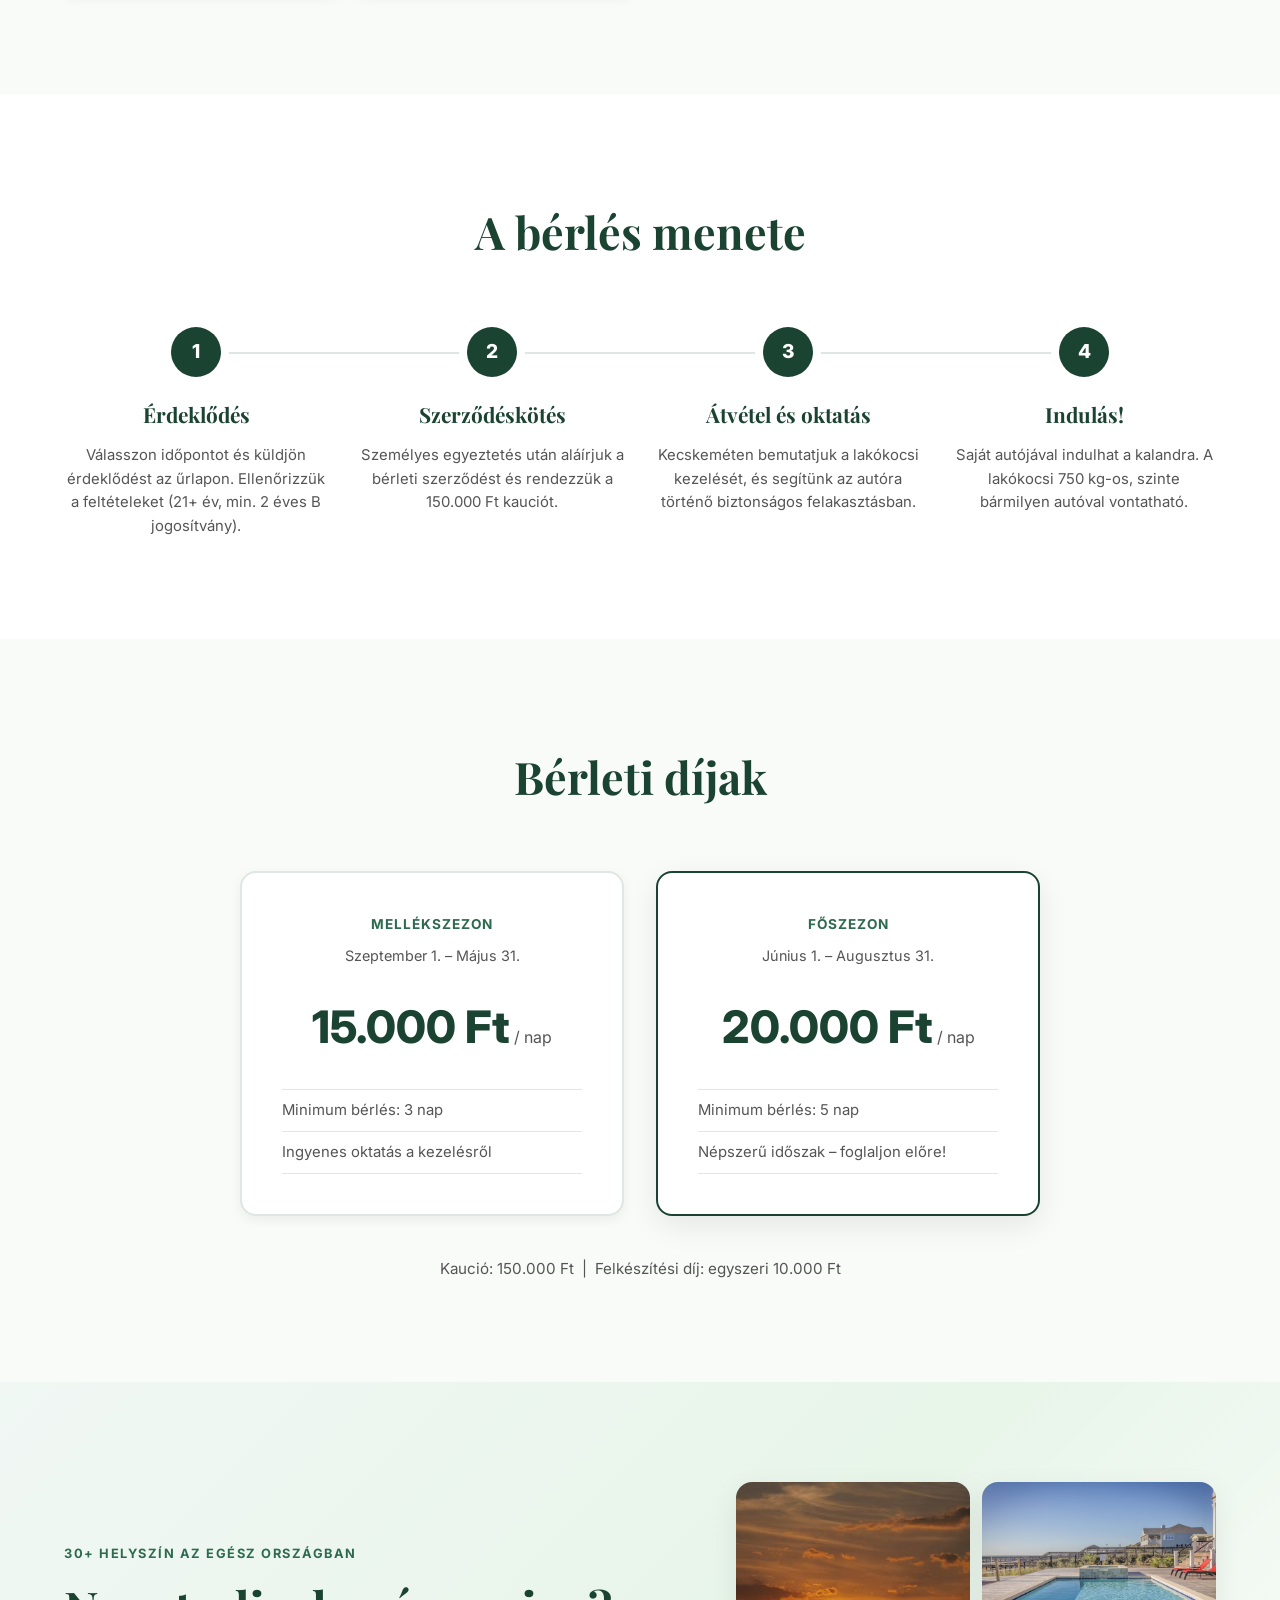
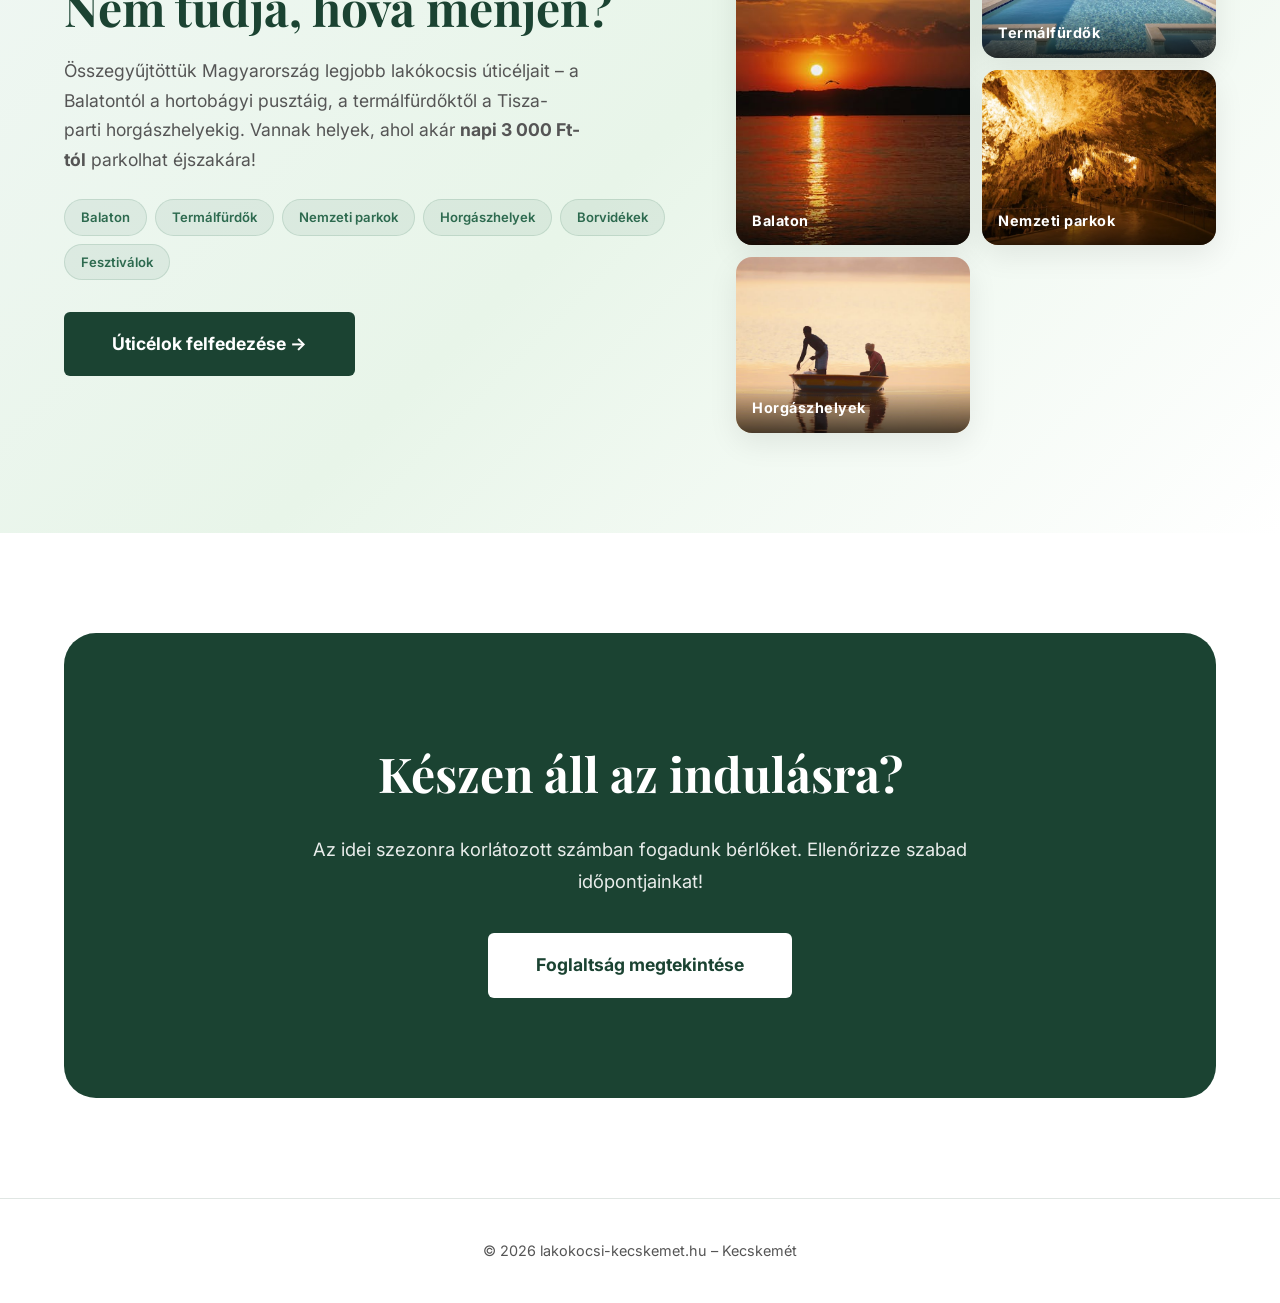
==== commit d9f799ba: "Úticélok: lokális képek, szűrő javítás, főoldali promo blokk - Összes Unsplash külső kép hivatkozás " ====
--- a/html/index.html
+++ b/html/index.html
@@ -284,7 +284,7 @@
             <div class="container">
                 <div class="promo-block">
                     <div class="promo-content">
-                        <span class="promo-eyebrow">24 helyszín az egész országban</span>
+                        <span class="promo-eyebrow">30+ helyszín az egész országban</span>
                         <h2>Nem tudja, hová menjen?</h2>
                         <p>Összegyűjtöttük Magyarország legjobb lakókocsis úticéljait &ndash; a Balatontól a
                             hortobágyi pusztáig, a termálfürdőktől a Tisza-parti horgászhelyekig. Vannak helyek, ahol
@@ -297,22 +297,26 @@
                             <span>Borvidékek</span>
                             <span>Fesztiválok</span>
                         </div>
-                        <a href="uticelok.html" class="btn btn-primary">Úticélok megtekintése &rarr;</a>
+                        <a href="uticelok.html" class="btn btn-primary btn-xl">Úticélok felfedezése &rarr;</a>
                     </div>
                     <div class="promo-visual">
-                        <div class="promo-card-stack">
-                            <div class="promo-mini-card">
-                                <strong>Aggtelek</strong><span>3 000 Ft/éj</span>
-                            </div>
-                            <div class="promo-mini-card">
-                                <strong>Hévíz Termál</strong><span>Egész évben</span>
-                            </div>
-                            <div class="promo-mini-card">
-                                <strong>Badacsony</strong><span>Bor + Balaton</span>
-                            </div>
-                            <div class="promo-mini-card">
-                                <strong>Tiszakecske</strong><span>Ingyenes fürdő!</span>
-                            </div>
+                        <div class="promo-image-grid">
+                            <a href="uticelok.html#balaton" class="promo-img-card promo-img-large">
+                                <img src="assets/destinations/balaton_zamardi.jpg" alt="Balaton naplemente" loading="lazy">
+                                <div class="promo-img-label">Balaton</div>
+                            </a>
+                            <a href="uticelok.html#thermal" class="promo-img-card">
+                                <img src="assets/destinations/thermal_heviz.jpg" alt="Hévíz termálfürdő" loading="lazy">
+                                <div class="promo-img-label">Termálfürdők</div>
+                            </a>
+                            <a href="uticelok.html#national-parks" class="promo-img-card">
+                                <img src="assets/destinations/park_aggtelek.jpg" alt="Aggteleki cseppkőbarlang" loading="lazy">
+                                <div class="promo-img-label">Nemzeti parkok</div>
+                            </a>
+                            <a href="uticelok.html#rivers-lakes" class="promo-img-card">
+                                <img src="assets/destinations/water_tiszafured.jpg" alt="Horgászat a Tisza-tavon" loading="lazy">
+                                <div class="promo-img-label">Horgászhelyek</div>
+                            </a>
                         </div>
                     </div>
                 </div>
--- a/html/index.css
+++ b/html/index.css
@@ -591,42 +591,54 @@
     border: 1px solid rgba(45, 106, 79, 0.15);
 }
 
-.promo-card-stack {
-    display: flex;
-    flex-direction: column;
+.promo-image-grid {
+    display: grid;
+    grid-template-columns: 1fr 1fr;
+    grid-template-rows: 1fr 1fr;
     gap: 12px;
 }
 
-.promo-mini-card {
-    display: flex;
-    justify-content: space-between;
-    align-items: center;
-    background: #fff;
-    padding: 20px 24px;
+.promo-img-card {
+    position: relative;
     border-radius: var(--radius);
+    overflow: hidden;
     box-shadow: var(--shadow);
-    border-left: 4px solid var(--accent);
     transition: var(--transition);
-}
-
-.promo-mini-card:hover {
-    transform: translateX(6px);
+    text-decoration: none;
+    aspect-ratio: 4/3;
+}
+
+.promo-img-card.promo-img-large {
+    grid-row: 1 / 3;
+    aspect-ratio: auto;
+}
+
+.promo-img-card img {
+    width: 100%;
+    height: 100%;
+    object-fit: cover;
+    transition: transform 0.5s ease;
+}
+
+.promo-img-card:hover img {
+    transform: scale(1.08);
+}
+
+.promo-img-card:hover {
     box-shadow: var(--shadow-lg);
 }
 
-.promo-mini-card strong {
-    font-family: var(--font-heading);
-    font-size: 1.1rem;
-    color: var(--primary);
-}
-
-.promo-mini-card span {
-    font-size: 0.85rem;
-    font-weight: 600;
-    color: var(--accent);
-    background: rgba(45, 106, 79, 0.08);
-    padding: 4px 12px;
-    border-radius: 100px;
+.promo-img-label {
+    position: absolute;
+    bottom: 0;
+    left: 0;
+    right: 0;
+    padding: 12px 16px;
+    background: linear-gradient(transparent, rgba(0,0,0,0.7));
+    color: #fff;
+    font-weight: 700;
+    font-size: 0.9rem;
+    letter-spacing: 0.5px;
 }
 
 @media (max-width: 992px) {
@@ -638,16 +650,25 @@
         font-size: 2.4rem;
     }
 
-    .promo-card-stack {
-        display: grid;
+    .promo-image-grid {
         grid-template-columns: 1fr 1fr;
-        gap: 10px;
+        grid-template-rows: auto;
+    }
+
+    .promo-img-card.promo-img-large {
+        grid-row: auto;
+        grid-column: 1 / 3;
+        aspect-ratio: 16/7;
     }
 }
 
 @media (max-width: 480px) {
-    .promo-card-stack {
-        grid-template-columns: 1fr;
+    .promo-image-grid {
+        grid-template-columns: 1fr 1fr;
+    }
+
+    .promo-img-card.promo-img-large {
+        grid-column: 1 / 3;
     }
 
     .promo-content h2 {
